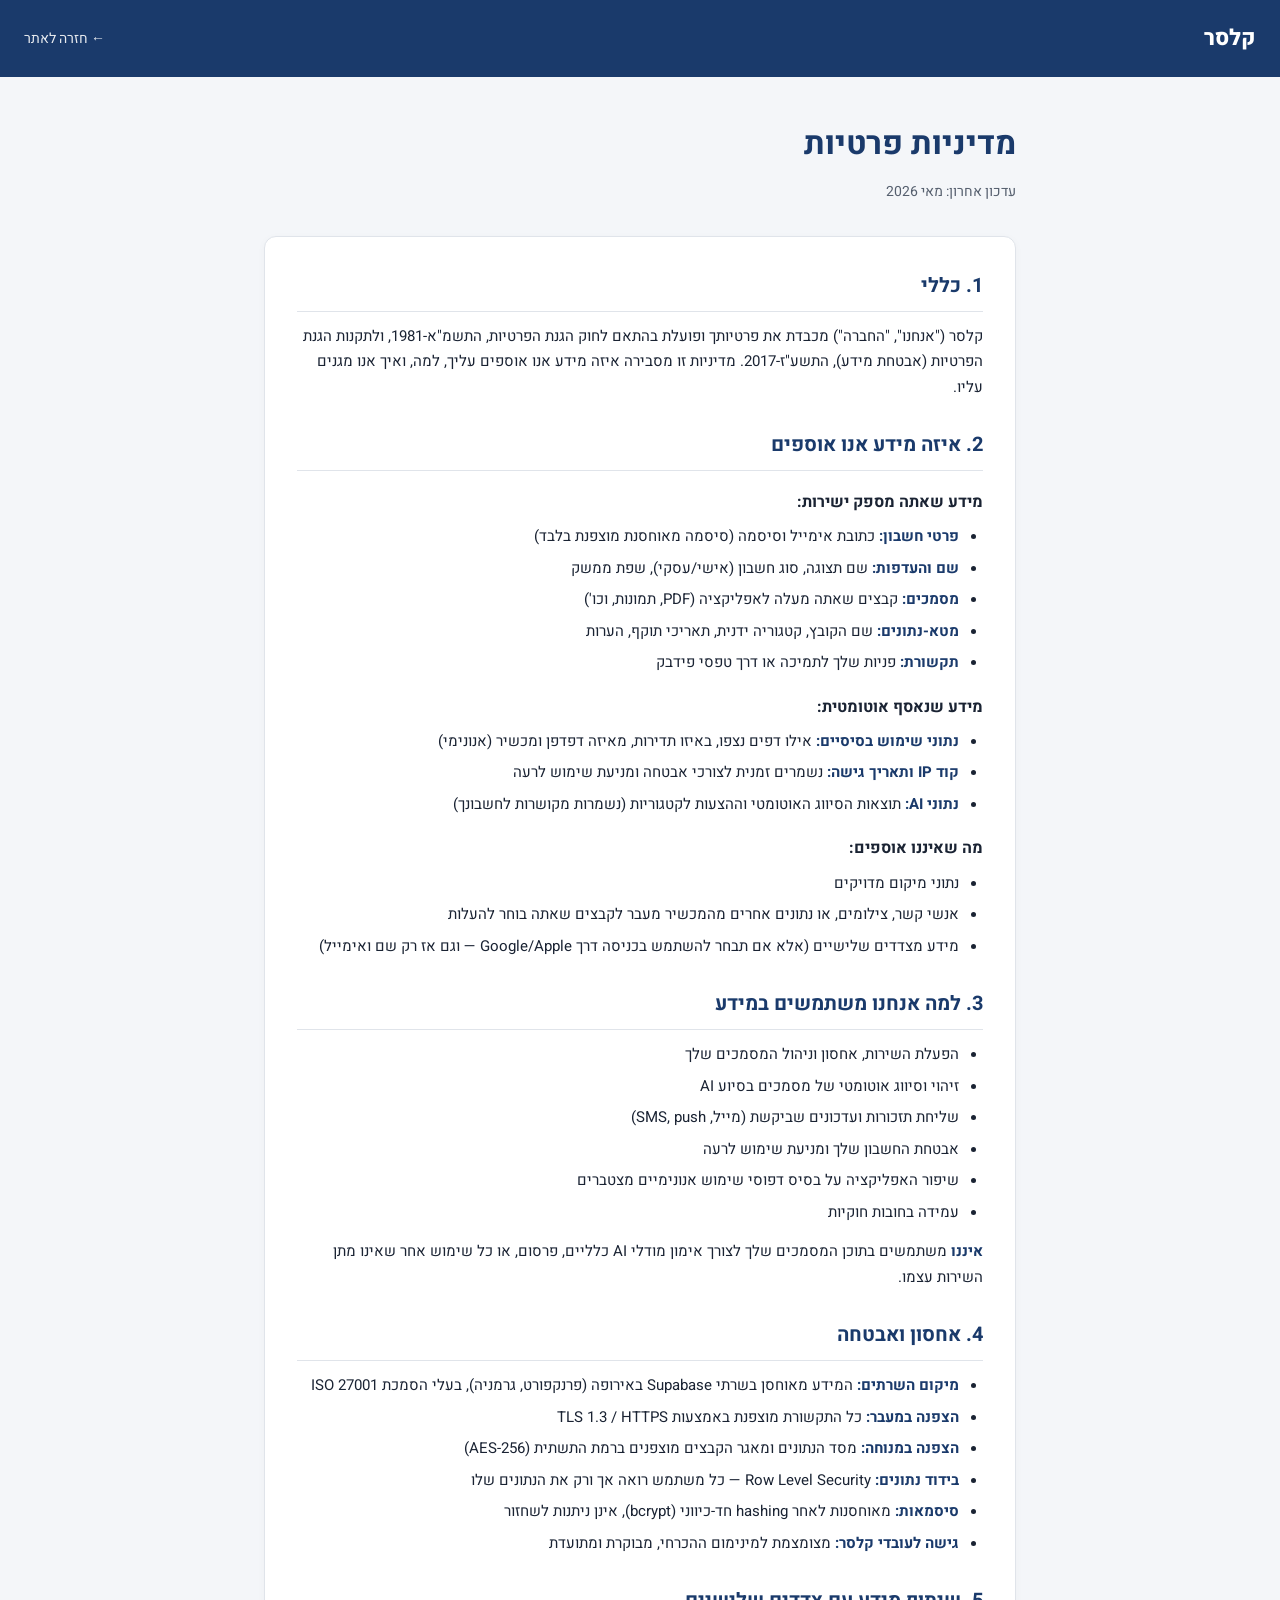
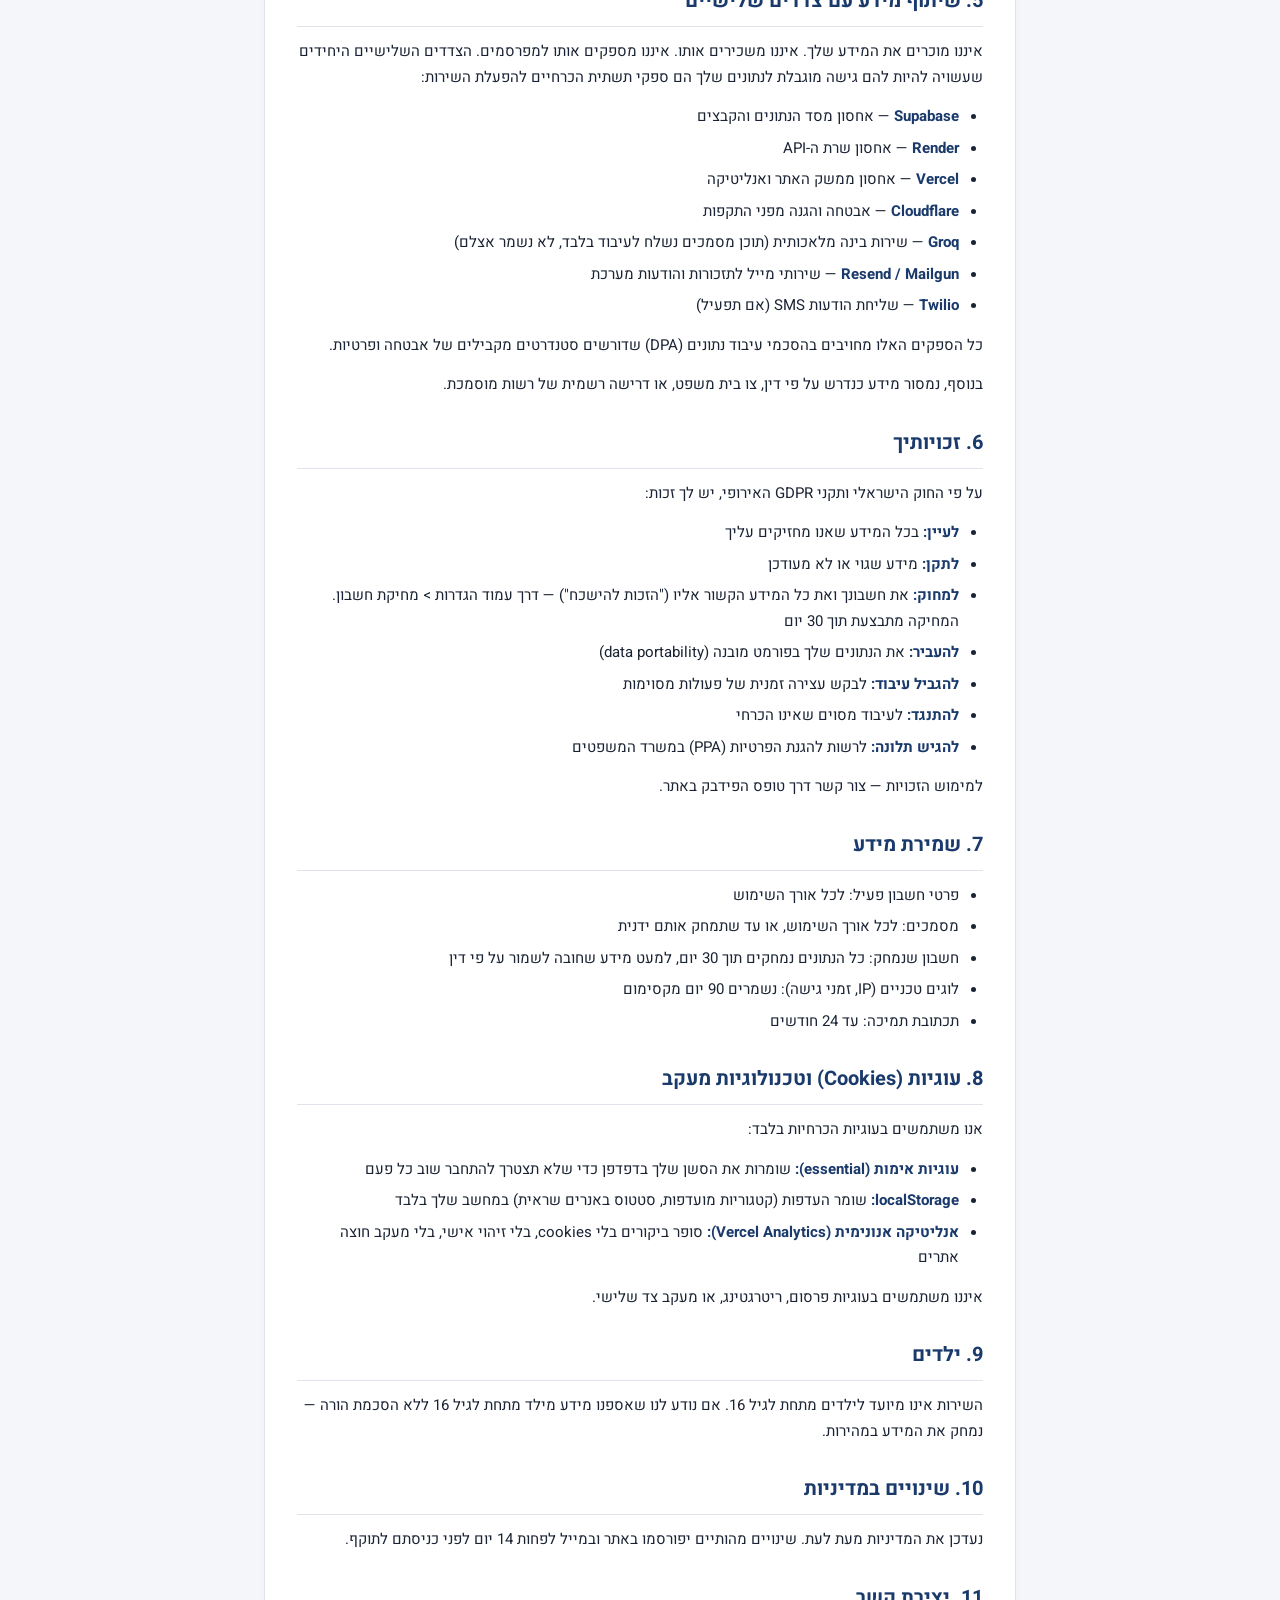
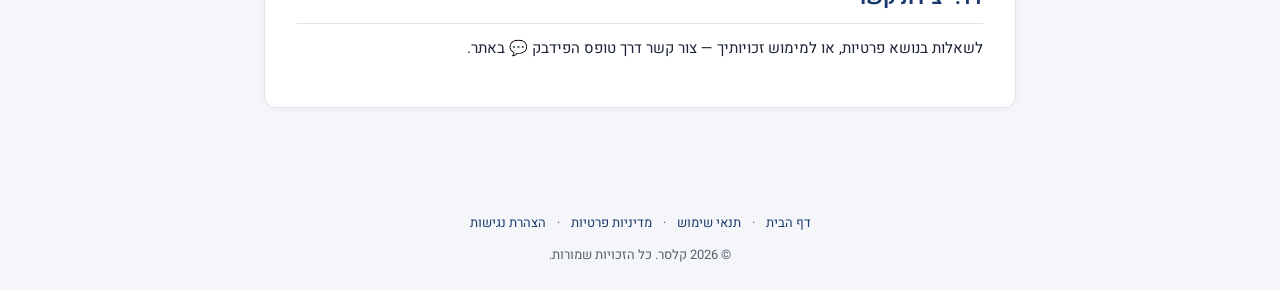
==== frontend/privacy.html @ 1f264bc5 "Add legal pages (terms/privacy/accessibility), Beta banner, footer, signup consent checkbox" ====
<!DOCTYPE html>
<html lang="he" dir="rtl">
<head>
<meta charset="UTF-8">
<meta name="viewport" content="width=device-width, initial-scale=1">
<title>מדיניות פרטיות — קלסר</title>
<meta name="description" content="מדיניות הפרטיות של אפליקציית קלסר — איזה מידע אנו אוספים, איך משתמשים בו ואיך תוכלו לשלוט בו.">
<link rel="icon" type="image/svg+xml" href="assets/icon.svg">
<link href="https://fonts.googleapis.com/css2?family=Heebo:wght@400;500;600;700;800&display=swap" rel="stylesheet">
<link rel="stylesheet" href="legal.css">
</head>
<body>

<header class="legal-header">
  <a href="/" class="logo">קלסר</a>
  <a href="/" class="back-link">← חזרה לאתר</a>
</header>

<main class="legal-container">
  <h1>מדיניות פרטיות</h1>
  <p class="legal-meta">עדכון אחרון: מאי 2026</p>

  <div class="legal-body">

    <h2>1. כללי</h2>
    <p>קלסר ("אנחנו", "החברה") מכבדת את פרטיותך ופועלת בהתאם לחוק הגנת הפרטיות, התשמ"א-1981, ולתקנות הגנת הפרטיות (אבטחת מידע), התשע"ז-2017. מדיניות זו מסבירה איזה מידע אנו אוספים עליך, למה, ואיך אנו מגנים עליו.</p>

    <h2>2. איזה מידע אנו אוספים</h2>
    <h3>מידע שאתה מספק ישירות:</h3>
    <ul>
      <li><strong>פרטי חשבון:</strong> כתובת אימייל וסיסמה (סיסמה מאוחסנת מוצפנת בלבד)</li>
      <li><strong>שם והעדפות:</strong> שם תצוגה, סוג חשבון (אישי/עסקי), שפת ממשק</li>
      <li><strong>מסמכים:</strong> קבצים שאתה מעלה לאפליקציה (PDF, תמונות, וכו')</li>
      <li><strong>מטא-נתונים:</strong> שם הקובץ, קטגוריה ידנית, תאריכי תוקף, הערות</li>
      <li><strong>תקשורת:</strong> פניות שלך לתמיכה או דרך טפסי פידבק</li>
    </ul>
    <h3>מידע שנאסף אוטומטית:</h3>
    <ul>
      <li><strong>נתוני שימוש בסיסיים:</strong> אילו דפים נצפו, באיזו תדירות, מאיזה דפדפן ומכשיר (אנונימי)</li>
      <li><strong>קוד IP ותאריך גישה:</strong> נשמרים זמנית לצורכי אבטחה ומניעת שימוש לרעה</li>
      <li><strong>נתוני AI:</strong> תוצאות הסיווג האוטומטי וההצעות לקטגוריות (נשמרות מקושרות לחשבונך)</li>
    </ul>
    <h3>מה שאיננו אוספים:</h3>
    <ul>
      <li>נתוני מיקום מדויקים</li>
      <li>אנשי קשר, צילומים, או נתונים אחרים מהמכשיר מעבר לקבצים שאתה בוחר להעלות</li>
      <li>מידע מצדדים שלישיים (אלא אם תבחר להשתמש בכניסה דרך Google/Apple — וגם אז רק שם ואימייל)</li>
    </ul>

    <h2>3. למה אנחנו משתמשים במידע</h2>
    <ul>
      <li>הפעלת השירות, אחסון וניהול המסמכים שלך</li>
      <li>זיהוי וסיווג אוטומטי של מסמכים בסיוע AI</li>
      <li>שליחת תזכורות ועדכונים שביקשת (מייל, SMS, push)</li>
      <li>אבטחת החשבון שלך ומניעת שימוש לרעה</li>
      <li>שיפור האפליקציה על בסיס דפוסי שימוש אנונימיים מצטברים</li>
      <li>עמידה בחובות חוקיות</li>
    </ul>
    <p><strong>איננו</strong> משתמשים בתוכן המסמכים שלך לצורך אימון מודלי AI כלליים, פרסום, או כל שימוש אחר שאינו מתן השירות עצמו.</p>

    <h2>4. אחסון ואבטחה</h2>
    <ul>
      <li><strong>מיקום השרתים:</strong> המידע מאוחסן בשרתי Supabase באירופה (פרנקפורט, גרמניה), בעלי הסמכת ISO 27001</li>
      <li><strong>הצפנה במעבר:</strong> כל התקשורת מוצפנת באמצעות TLS 1.3 / HTTPS</li>
      <li><strong>הצפנה במנוחה:</strong> מסד הנתונים ומאגר הקבצים מוצפנים ברמת התשתית (AES-256)</li>
      <li><strong>בידוד נתונים:</strong> Row Level Security — כל משתמש רואה אך ורק את הנתונים שלו</li>
      <li><strong>סיסמאות:</strong> מאוחסנות לאחר hashing חד-כיווני (bcrypt), אינן ניתנות לשחזור</li>
      <li><strong>גישה לעובדי קלסר:</strong> מצומצמת למינימום ההכרחי, מבוקרת ומתועדת</li>
    </ul>

    <h2>5. שיתוף מידע עם צדדים שלישיים</h2>
    <p>איננו מוכרים את המידע שלך. איננו משכירים אותו. איננו מספקים אותו למפרסמים. הצדדים השלישיים היחידים שעשויה להיות להם גישה מוגבלת לנתונים שלך הם ספקי תשתית הכרחיים להפעלת השירות:</p>
    <ul>
      <li><strong>Supabase</strong> — אחסון מסד הנתונים והקבצים</li>
      <li><strong>Render</strong> — אחסון שרת ה-API</li>
      <li><strong>Vercel</strong> — אחסון ממשק האתר ואנליטיקה</li>
      <li><strong>Cloudflare</strong> — אבטחה והגנה מפני התקפות</li>
      <li><strong>Groq</strong> — שירות בינה מלאכותית (תוכן מסמכים נשלח לעיבוד בלבד, לא נשמר אצלם)</li>
      <li><strong>Resend / Mailgun</strong> — שירותי מייל לתזכורות והודעות מערכת</li>
      <li><strong>Twilio</strong> — שליחת הודעות SMS (אם תפעיל)</li>
    </ul>
    <p>כל הספקים האלו מחויבים בהסכמי עיבוד נתונים (DPA) שדורשים סטנדרטים מקבילים של אבטחה ופרטיות.</p>
    <p>בנוסף, נמסור מידע כנדרש על פי דין, צו בית משפט, או דרישה רשמית של רשות מוסמכת.</p>

    <h2>6. זכויותיך</h2>
    <p>על פי החוק הישראלי ותקני GDPR האירופי, יש לך זכות:</p>
    <ul>
      <li><strong>לעיין:</strong> בכל המידע שאנו מחזיקים עליך</li>
      <li><strong>לתקן:</strong> מידע שגוי או לא מעודכן</li>
      <li><strong>למחוק:</strong> את חשבונך ואת כל המידע הקשור אליו ("הזכות להישכח") — דרך עמוד הגדרות > מחיקת חשבון. המחיקה מתבצעת תוך 30 יום</li>
      <li><strong>להעביר:</strong> את הנתונים שלך בפורמט מובנה (data portability)</li>
      <li><strong>להגביל עיבוד:</strong> לבקש עצירה זמנית של פעולות מסוימות</li>
      <li><strong>להתנגד:</strong> לעיבוד מסוים שאינו הכרחי</li>
      <li><strong>להגיש תלונה:</strong> לרשות להגנת הפרטיות (PPA) במשרד המשפטים</li>
    </ul>
    <p>למימוש הזכויות — צור קשר דרך טופס הפידבק באתר.</p>

    <h2>7. שמירת מידע</h2>
    <ul>
      <li>פרטי חשבון פעיל: לכל אורך השימוש</li>
      <li>מסמכים: לכל אורך השימוש, או עד שתמחק אותם ידנית</li>
      <li>חשבון שנמחק: כל הנתונים נמחקים תוך 30 יום, למעט מידע שחובה לשמור על פי דין</li>
      <li>לוגים טכניים (IP, זמני גישה): נשמרים 90 יום מקסימום</li>
      <li>תכתובת תמיכה: עד 24 חודשים</li>
    </ul>

    <h2>8. עוגיות (Cookies) וטכנולוגיות מעקב</h2>
    <p>אנו משתמשים בעוגיות הכרחיות בלבד:</p>
    <ul>
      <li><strong>עוגיות אימות (essential):</strong> שומרות את הסשן שלך בדפדפן כדי שלא תצטרך להתחבר שוב כל פעם</li>
      <li><strong>localStorage:</strong> שומר העדפות (קטגוריות מועדפות, סטטוס באנרים שראית) במחשב שלך בלבד</li>
      <li><strong>אנליטיקה אנונימית (Vercel Analytics):</strong> סופר ביקורים בלי cookies, בלי זיהוי אישי, בלי מעקב חוצה אתרים</li>
    </ul>
    <p>איננו משתמשים בעוגיות פרסום, ריטרגטינג, או מעקב צד שלישי.</p>

    <h2>9. ילדים</h2>
    <p>השירות אינו מיועד לילדים מתחת לגיל 16. אם נודע לנו שאספנו מידע מילד מתחת לגיל 16 ללא הסכמת הורה — נמחק את המידע במהירות.</p>

    <h2>10. שינויים במדיניות</h2>
    <p>נעדכן את המדיניות מעת לעת. שינויים מהותיים יפורסמו באתר ובמייל לפחות 14 יום לפני כניסתם לתוקף.</p>

    <h2>11. יצירת קשר</h2>
    <p>לשאלות בנושא פרטיות, או למימוש זכויותיך — צור קשר דרך טופס הפידבק 💬 באתר.</p>

  </div>
</main>

<footer class="legal-footer">
  <a href="/">דף הבית</a> ·
  <a href="/terms">תנאי שימוש</a> ·
  <a href="/privacy">מדיניות פרטיות</a> ·
  <a href="/accessibility">הצהרת נגישות</a>
  <div style="margin-top:10px;">© 2026 קלסר. כל הזכויות שמורות.</div>
</footer>

</body>
</html>
---- frontend/legal.css ----
/* Shared stylesheet for the legal pages (terms / privacy / accessibility).
   Keeping these pages in plain HTML (separate from the SPA) means:
     - Search engines can index them properly
     - They load instantly even if the main app's JS is broken
     - Linking from anywhere on the web works reliably
   The styling intentionally mirrors the main app's tokens so the
   transition between landing → legal feels seamless. */
:root {
  --bg: #F4F6F9;
  --surface: #FFFFFF;
  --border: #E0E4EA;
  --text: #1A2333;
  --text2: #555F6E;
  --accent: #1A3A6B;
  --accent-light: #4A6FA5;
  --radius: 12px;
}
* { box-sizing: border-box; }
html { scroll-behavior: smooth; }
body {
  margin: 0;
  font-family: 'Heebo', -apple-system, BlinkMacSystemFont, 'Segoe UI', sans-serif;
  background: var(--bg);
  color: var(--text);
  direction: rtl;
  line-height: 1.7;
  font-size: 15px;
}
.legal-header {
  background: var(--accent);
  color: #fff;
  padding: 20px 24px;
  display: flex;
  align-items: center;
  justify-content: space-between;
}
.legal-header .logo {
  font-size: 22px;
  font-weight: 800;
  color: #fff;
  text-decoration: none;
}
.legal-header .back-link {
  color: #fff;
  text-decoration: none;
  font-size: 14px;
  opacity: 0.9;
  transition: opacity .15s;
}
.legal-header .back-link:hover { opacity: 1; text-decoration: underline; }

.legal-container {
  max-width: 800px;
  margin: 0 auto;
  padding: 40px 24px 80px;
}
.legal-container > h1 {
  font-size: 32px;
  color: var(--accent);
  margin: 0 0 8px;
}
.legal-meta {
  color: var(--text2);
  font-size: 14px;
  margin: 0 0 32px;
}
.legal-body {
  background: var(--surface);
  border: 1px solid var(--border);
  border-radius: var(--radius);
  padding: 32px;
  box-shadow: 0 2px 8px rgba(0,0,0,0.03);
}
.legal-body h2 {
  font-size: 20px;
  color: var(--accent);
  margin: 28px 0 12px;
  padding-bottom: 8px;
  border-bottom: 1px solid var(--border);
}
.legal-body h2:first-child { margin-top: 0; }
.legal-body h3 {
  font-size: 16px;
  color: var(--text);
  margin: 18px 0 8px;
}
.legal-body p { margin: 0 0 14px; }
.legal-body ul, .legal-body ol { margin: 0 0 14px; padding-inline-start: 24px; }
.legal-body li { margin-bottom: 6px; }
.legal-body strong { color: var(--accent); }
.legal-body a { color: var(--accent); text-decoration: underline; }
.legal-body .callout {
  background: #FEF3C7;
  border: 1px solid #FDE68A;
  border-radius: 8px;
  padding: 14px 18px;
  margin: 18px 0;
  color: #92400E;
  font-size: 14px;
}
.legal-body .callout strong { color: #78350F; }

.legal-footer {
  text-align: center;
  padding: 24px;
  font-size: 13px;
  color: var(--text2);
}
.legal-footer a { color: var(--accent); text-decoration: none; margin: 0 8px; }
.legal-footer a:hover { text-decoration: underline; }

@media (max-width: 600px) {
  .legal-container { padding: 24px 16px 60px; }
  .legal-body { padding: 22px 18px; }
  .legal-container > h1 { font-size: 26px; }
}
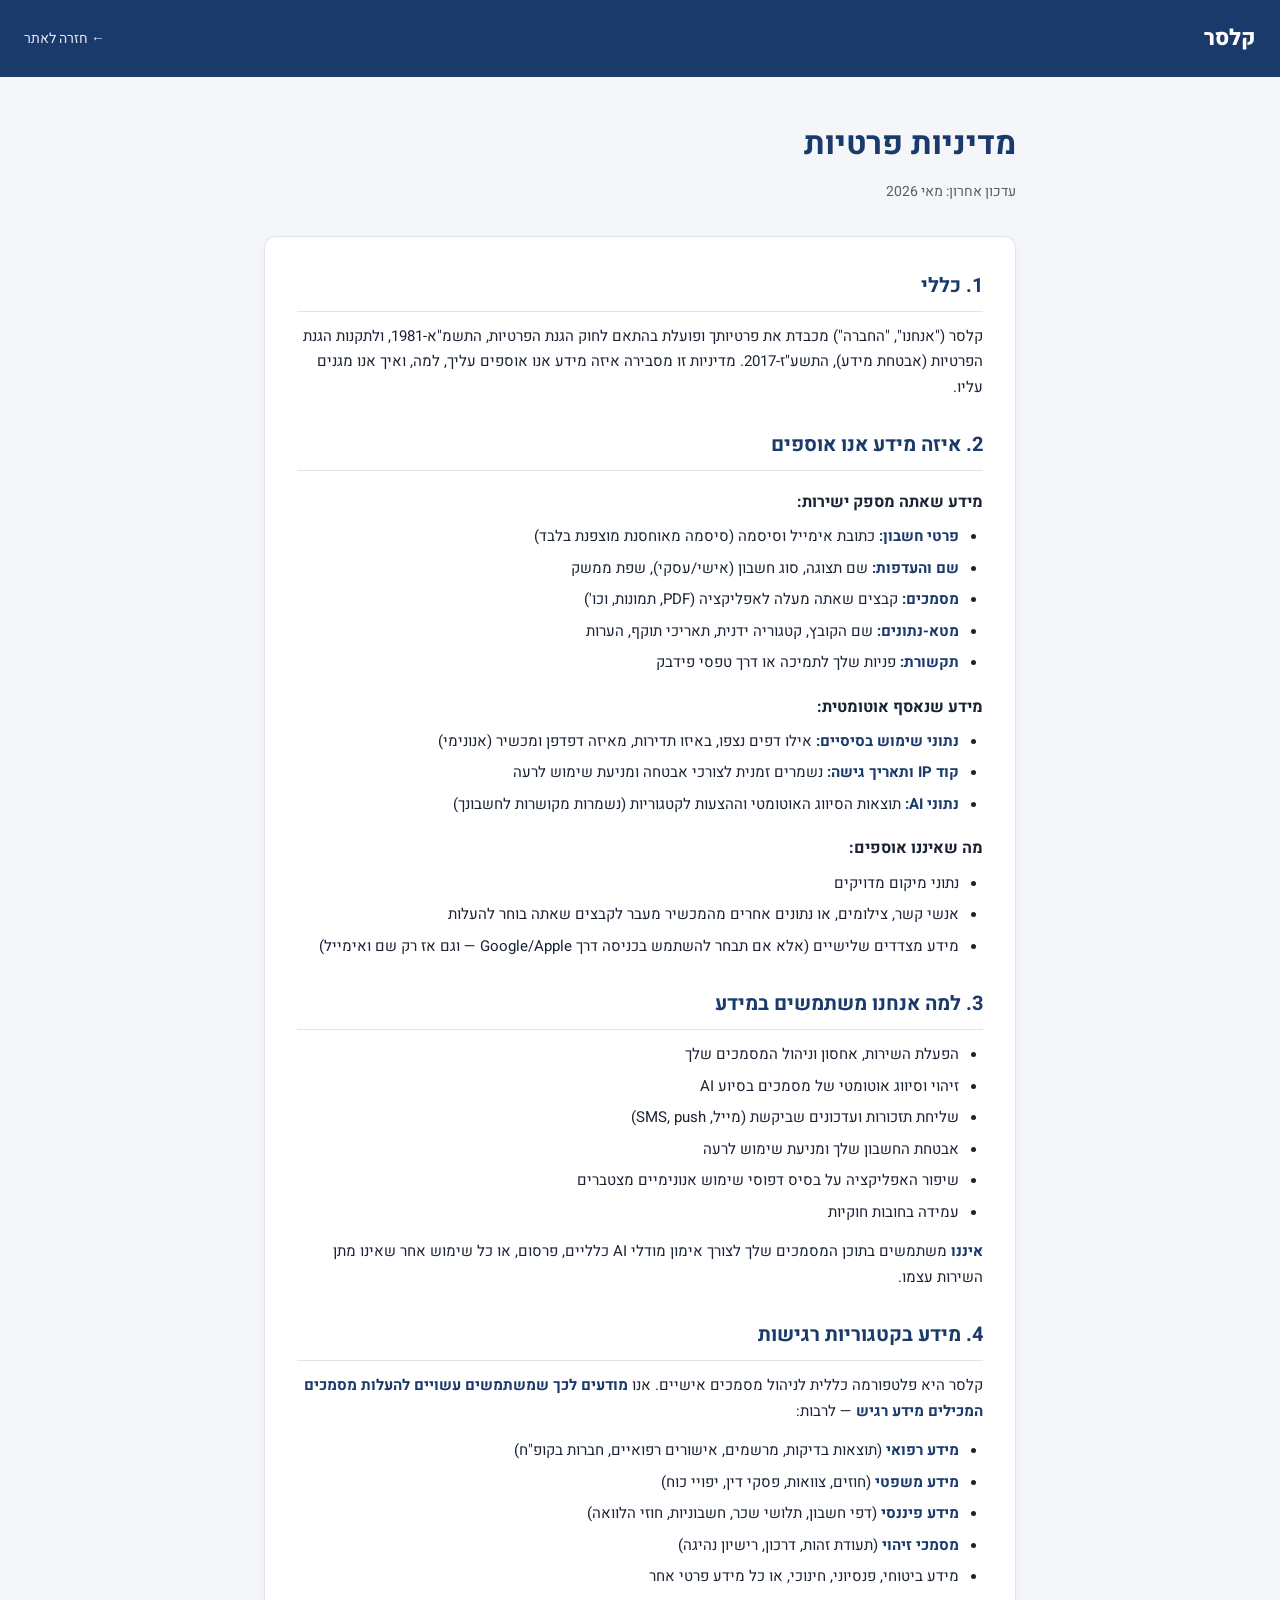
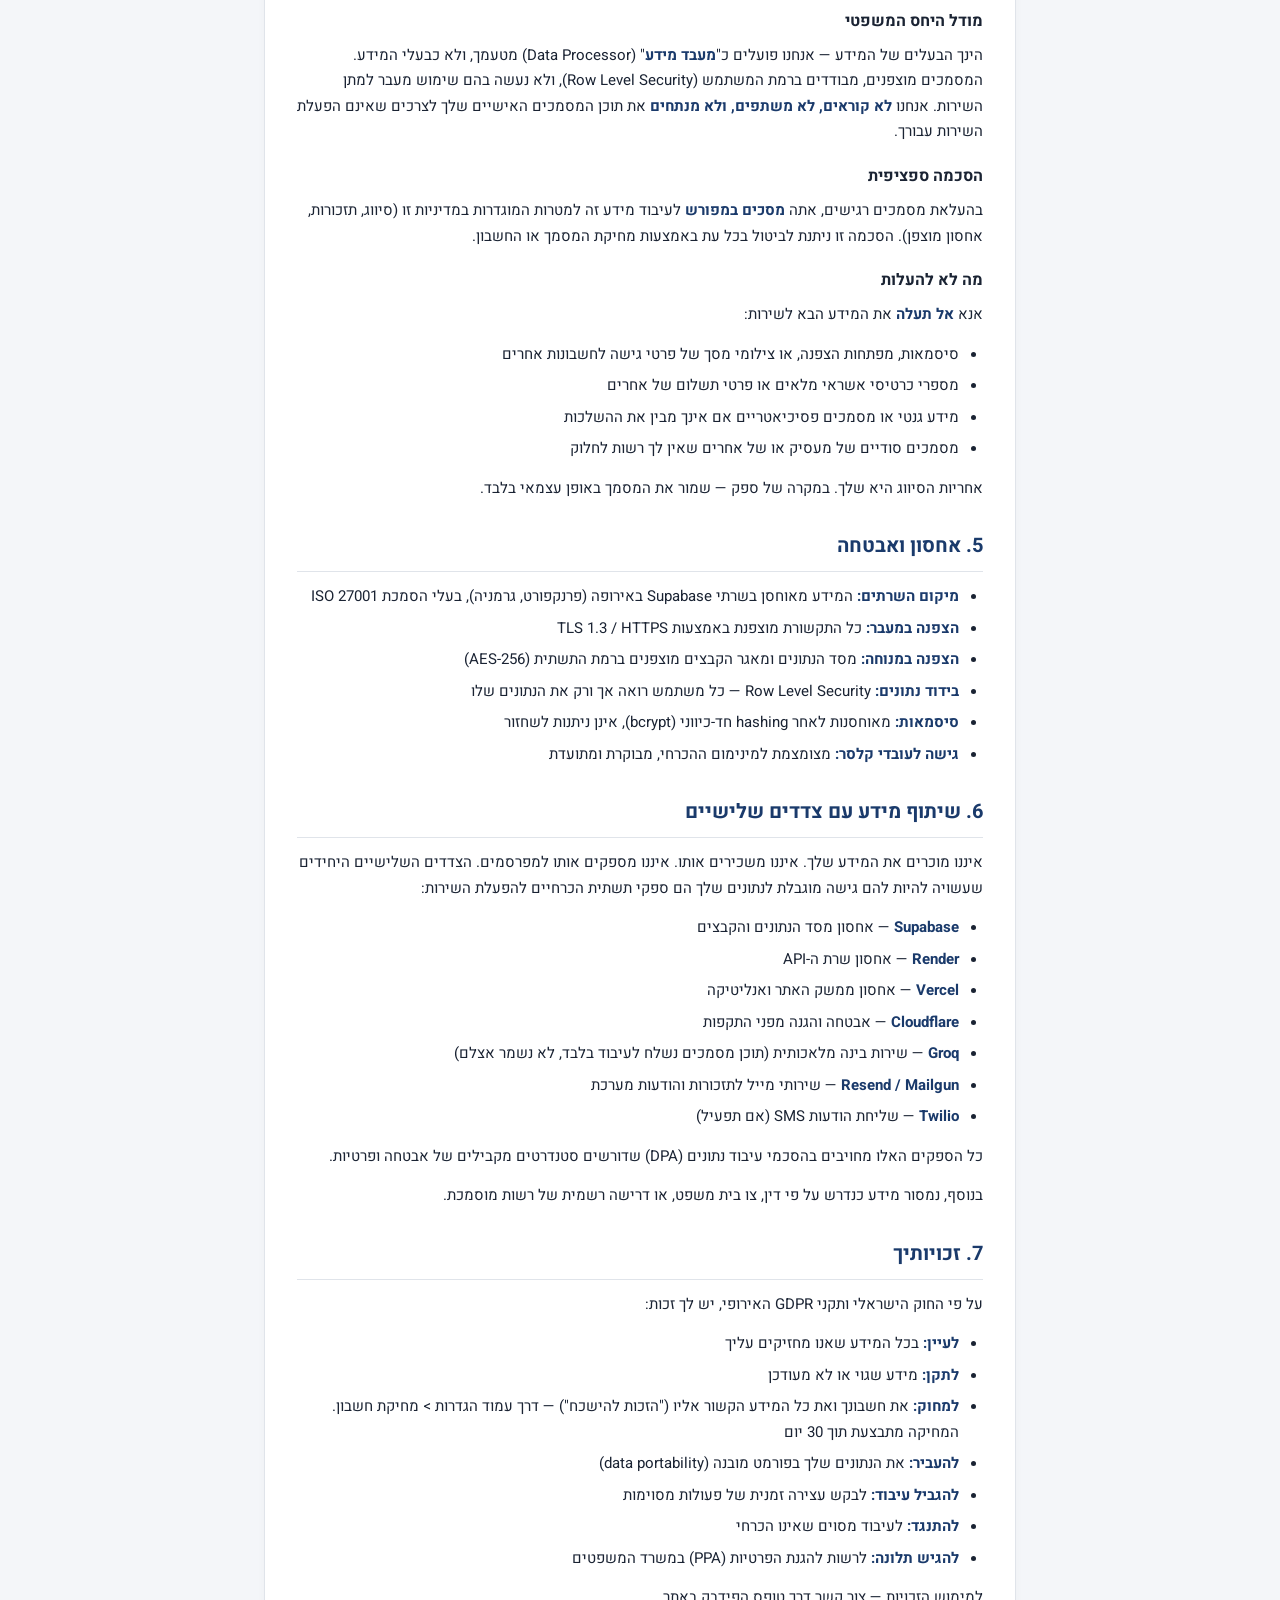
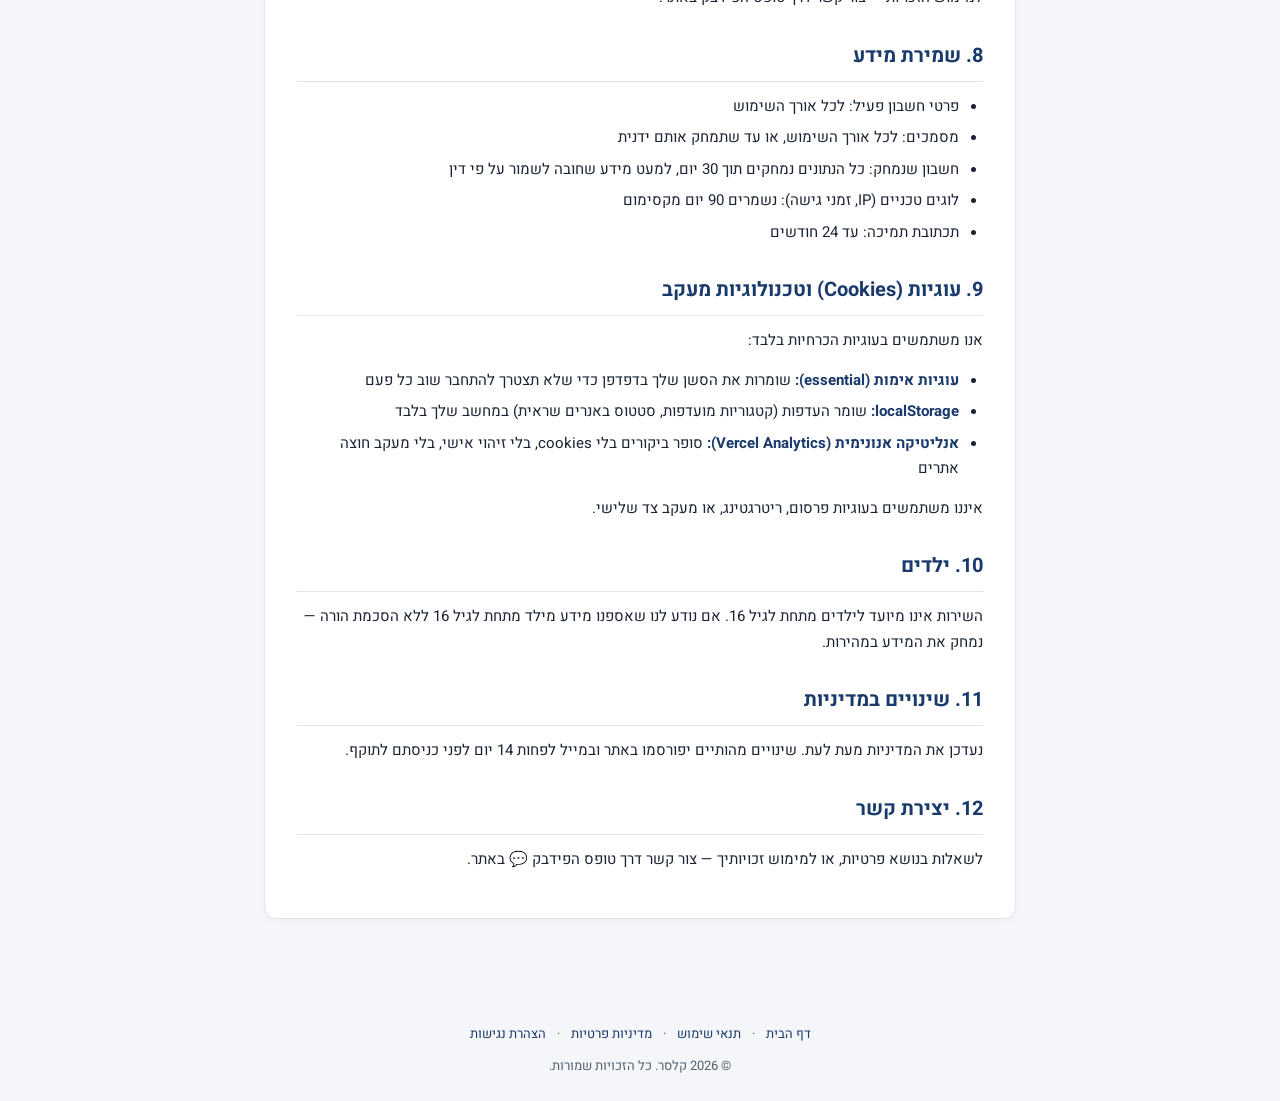
==== commit e3aeb9c2: "Add sensitive-data section to privacy; expand user-responsibility clause in terms" ====
--- a/frontend/privacy.html
+++ b/frontend/privacy.html
@@ -58,7 +58,30 @@
     </ul>
     <p><strong>איננו</strong> משתמשים בתוכן המסמכים שלך לצורך אימון מודלי AI כלליים, פרסום, או כל שימוש אחר שאינו מתן השירות עצמו.</p>
 
-    <h2>4. אחסון ואבטחה</h2>
+    <h2>4. מידע בקטגוריות רגישות</h2>
+    <p>קלסר היא פלטפורמה כללית לניהול מסמכים אישיים. אנו <strong>מודעים לכך שמשתמשים עשויים להעלות מסמכים המכילים מידע רגיש</strong> — לרבות:</p>
+    <ul>
+      <li><strong>מידע רפואי</strong> (תוצאות בדיקות, מרשמים, אישורים רפואיים, חברות בקופ"ח)</li>
+      <li><strong>מידע משפטי</strong> (חוזים, צוואות, פסקי דין, יפויי כוח)</li>
+      <li><strong>מידע פיננסי</strong> (דפי חשבון, תלושי שכר, חשבוניות, חוזי הלוואה)</li>
+      <li><strong>מסמכי זיהוי</strong> (תעודת זהות, דרכון, רישיון נהיגה)</li>
+      <li>מידע ביטוחי, פנסיוני, חינוכי, או כל מידע פרטי אחר</li>
+    </ul>
+    <h3>מודל היחס המשפטי</h3>
+    <p>הינך הבעלים של המידע — אנחנו פועלים כ"<strong>מעבד מידע</strong>" (Data Processor) מטעמך, ולא כבעלי המידע. המסמכים מוצפנים, מבודדים ברמת המשתמש (Row Level Security), ולא נעשה בהם שימוש מעבר למתן השירות. אנחנו <strong>לא קוראים, לא משתפים, ולא מנתחים</strong> את תוכן המסמכים האישיים שלך לצרכים שאינם הפעלת השירות עבורך.</p>
+    <h3>הסכמה ספציפית</h3>
+    <p>בהעלאת מסמכים רגישים, אתה <strong>מסכים במפורש</strong> לעיבוד מידע זה למטרות המוגדרות במדיניות זו (סיווג, תזכורות, אחסון מוצפן). הסכמה זו ניתנת לביטול בכל עת באמצעות מחיקת המסמך או החשבון.</p>
+    <h3>מה לא להעלות</h3>
+    <p>אנא <strong>אל תעלה</strong> את המידע הבא לשירות:</p>
+    <ul>
+      <li>סיסמאות, מפתחות הצפנה, או צילומי מסך של פרטי גישה לחשבונות אחרים</li>
+      <li>מספרי כרטיסי אשראי מלאים או פרטי תשלום של אחרים</li>
+      <li>מידע גנטי או מסמכים פסיכיאטריים אם אינך מבין את ההשלכות</li>
+      <li>מסמכים סודיים של מעסיק או של אחרים שאין לך רשות לחלוק</li>
+    </ul>
+    <p>אחריות הסיווג היא שלך. במקרה של ספק — שמור את המסמך באופן עצמאי בלבד.</p>
+
+    <h2>5. אחסון ואבטחה</h2>
     <ul>
       <li><strong>מיקום השרתים:</strong> המידע מאוחסן בשרתי Supabase באירופה (פרנקפורט, גרמניה), בעלי הסמכת ISO 27001</li>
       <li><strong>הצפנה במעבר:</strong> כל התקשורת מוצפנת באמצעות TLS 1.3 / HTTPS</li>
@@ -68,7 +91,7 @@
       <li><strong>גישה לעובדי קלסר:</strong> מצומצמת למינימום ההכרחי, מבוקרת ומתועדת</li>
     </ul>
 
-    <h2>5. שיתוף מידע עם צדדים שלישיים</h2>
+    <h2>6. שיתוף מידע עם צדדים שלישיים</h2>
     <p>איננו מוכרים את המידע שלך. איננו משכירים אותו. איננו מספקים אותו למפרסמים. הצדדים השלישיים היחידים שעשויה להיות להם גישה מוגבלת לנתונים שלך הם ספקי תשתית הכרחיים להפעלת השירות:</p>
     <ul>
       <li><strong>Supabase</strong> — אחסון מסד הנתונים והקבצים</li>
@@ -82,7 +105,7 @@
     <p>כל הספקים האלו מחויבים בהסכמי עיבוד נתונים (DPA) שדורשים סטנדרטים מקבילים של אבטחה ופרטיות.</p>
     <p>בנוסף, נמסור מידע כנדרש על פי דין, צו בית משפט, או דרישה רשמית של רשות מוסמכת.</p>
 
-    <h2>6. זכויותיך</h2>
+    <h2>7. זכויותיך</h2>
     <p>על פי החוק הישראלי ותקני GDPR האירופי, יש לך זכות:</p>
     <ul>
       <li><strong>לעיין:</strong> בכל המידע שאנו מחזיקים עליך</li>
@@ -95,7 +118,7 @@
     </ul>
     <p>למימוש הזכויות — צור קשר דרך טופס הפידבק באתר.</p>
 
-    <h2>7. שמירת מידע</h2>
+    <h2>8. שמירת מידע</h2>
     <ul>
       <li>פרטי חשבון פעיל: לכל אורך השימוש</li>
       <li>מסמכים: לכל אורך השימוש, או עד שתמחק אותם ידנית</li>
@@ -104,7 +127,7 @@
       <li>תכתובת תמיכה: עד 24 חודשים</li>
     </ul>
 
-    <h2>8. עוגיות (Cookies) וטכנולוגיות מעקב</h2>
+    <h2>9. עוגיות (Cookies) וטכנולוגיות מעקב</h2>
     <p>אנו משתמשים בעוגיות הכרחיות בלבד:</p>
     <ul>
       <li><strong>עוגיות אימות (essential):</strong> שומרות את הסשן שלך בדפדפן כדי שלא תצטרך להתחבר שוב כל פעם</li>
@@ -113,13 +136,13 @@
     </ul>
     <p>איננו משתמשים בעוגיות פרסום, ריטרגטינג, או מעקב צד שלישי.</p>
 
-    <h2>9. ילדים</h2>
+    <h2>10. ילדים</h2>
     <p>השירות אינו מיועד לילדים מתחת לגיל 16. אם נודע לנו שאספנו מידע מילד מתחת לגיל 16 ללא הסכמת הורה — נמחק את המידע במהירות.</p>
 
-    <h2>10. שינויים במדיניות</h2>
+    <h2>11. שינויים במדיניות</h2>
     <p>נעדכן את המדיניות מעת לעת. שינויים מהותיים יפורסמו באתר ובמייל לפחות 14 יום לפני כניסתם לתוקף.</p>
 
-    <h2>11. יצירת קשר</h2>
+    <h2>12. יצירת קשר</h2>
     <p>לשאלות בנושא פרטיות, או למימוש זכויותיך — צור קשר דרך טופס הפידבק 💬 באתר.</p>
 
   </div>
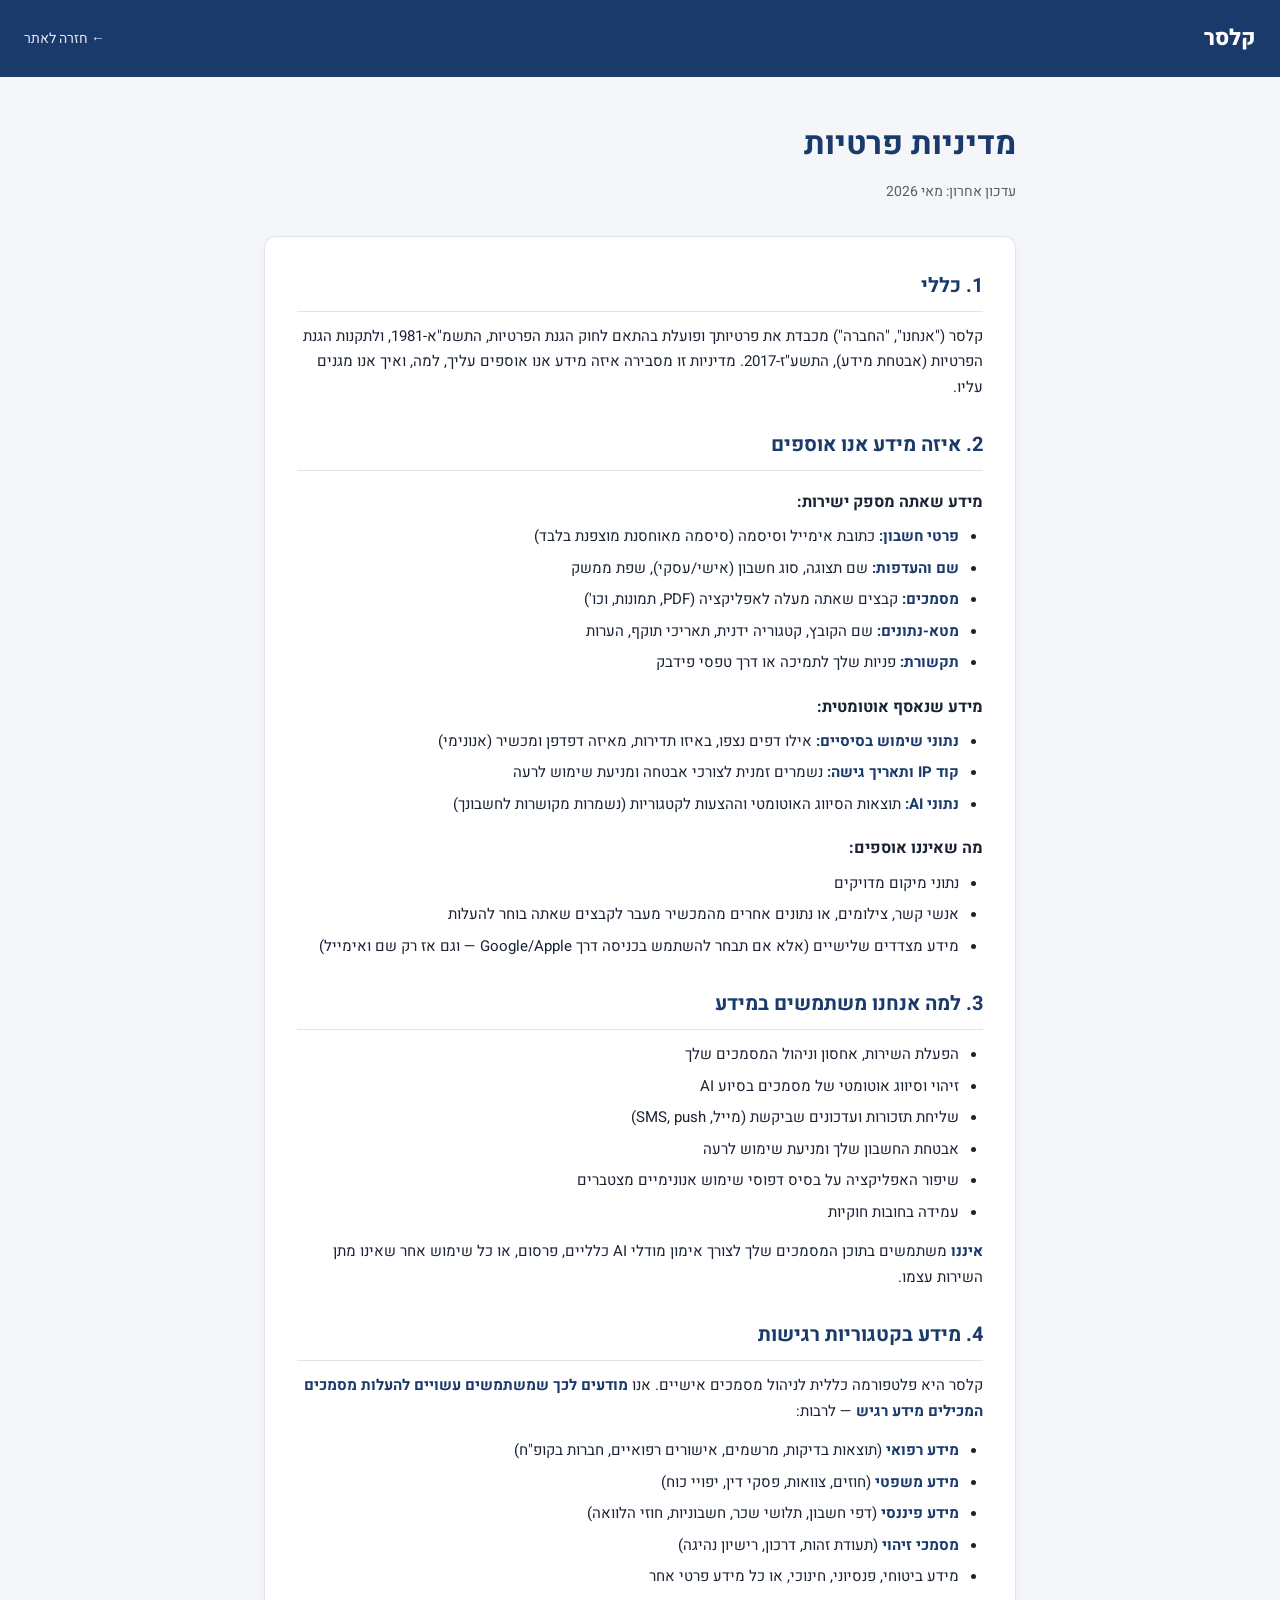
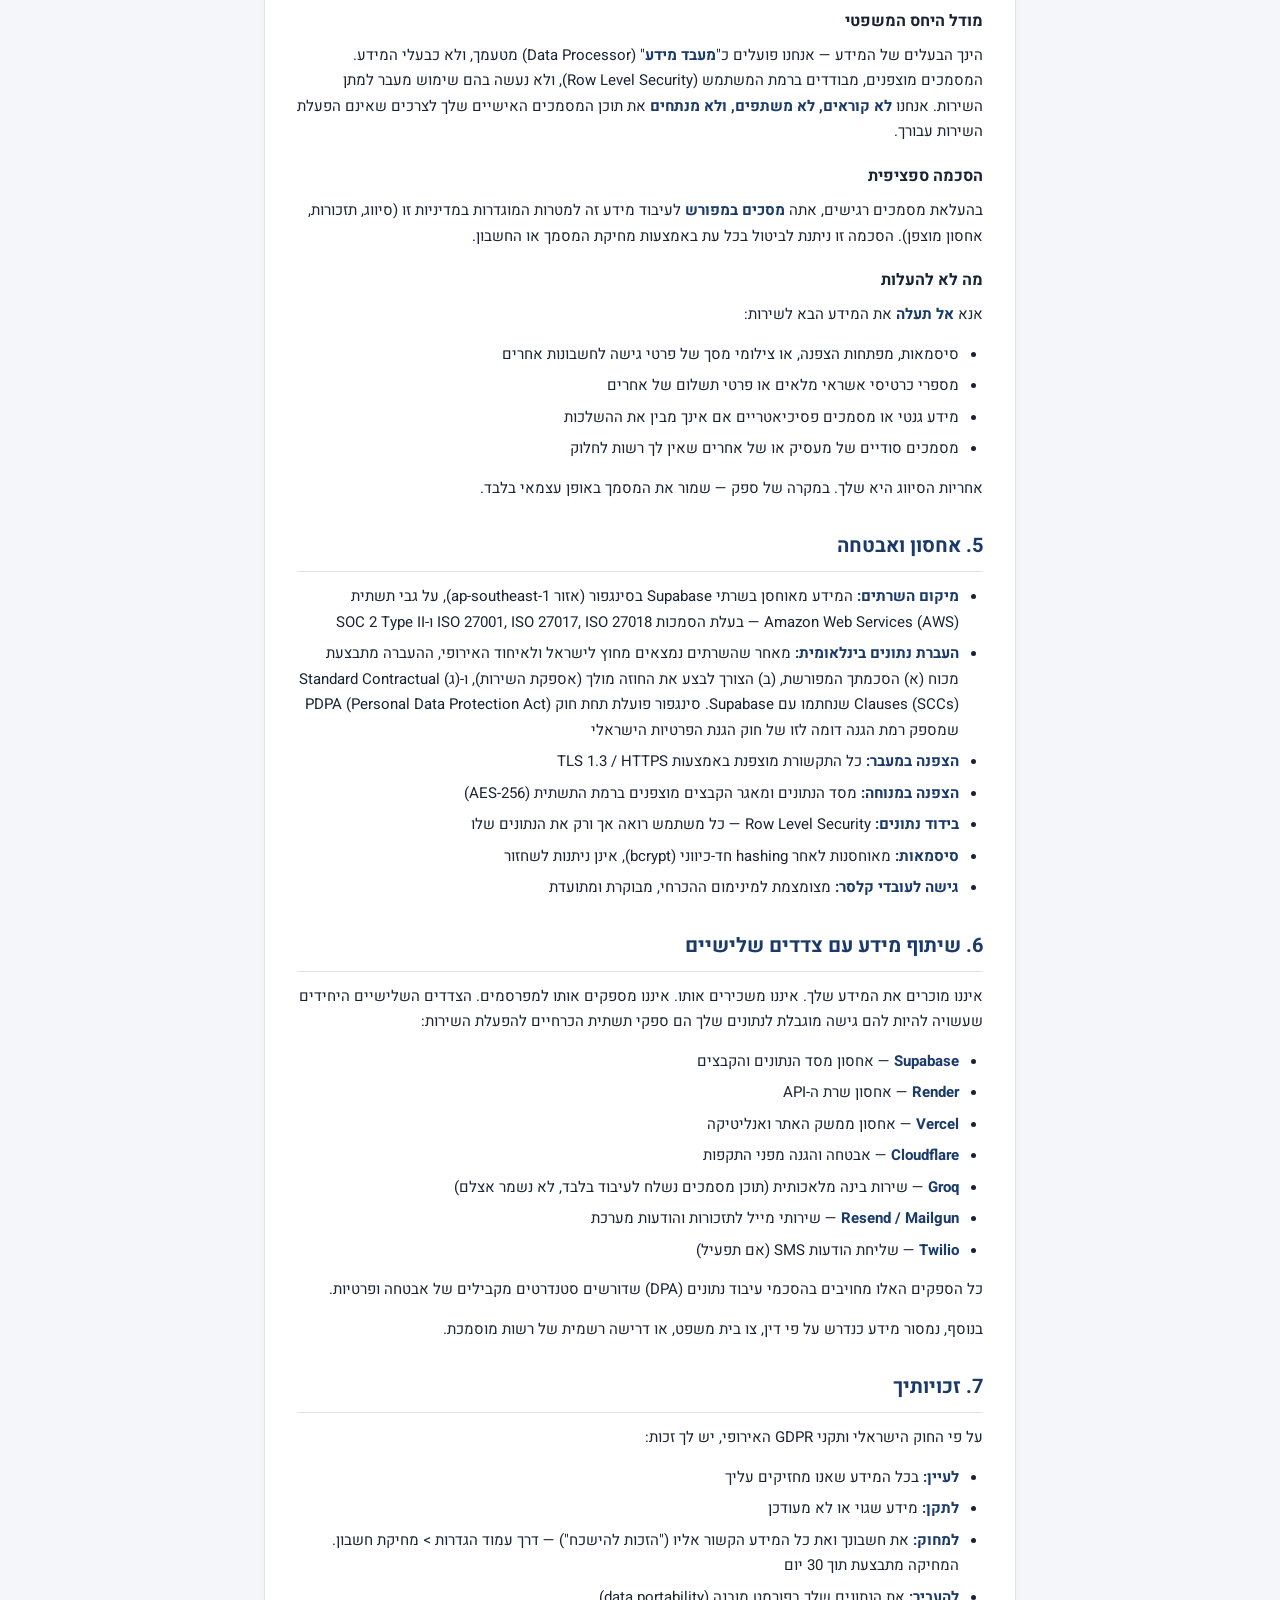
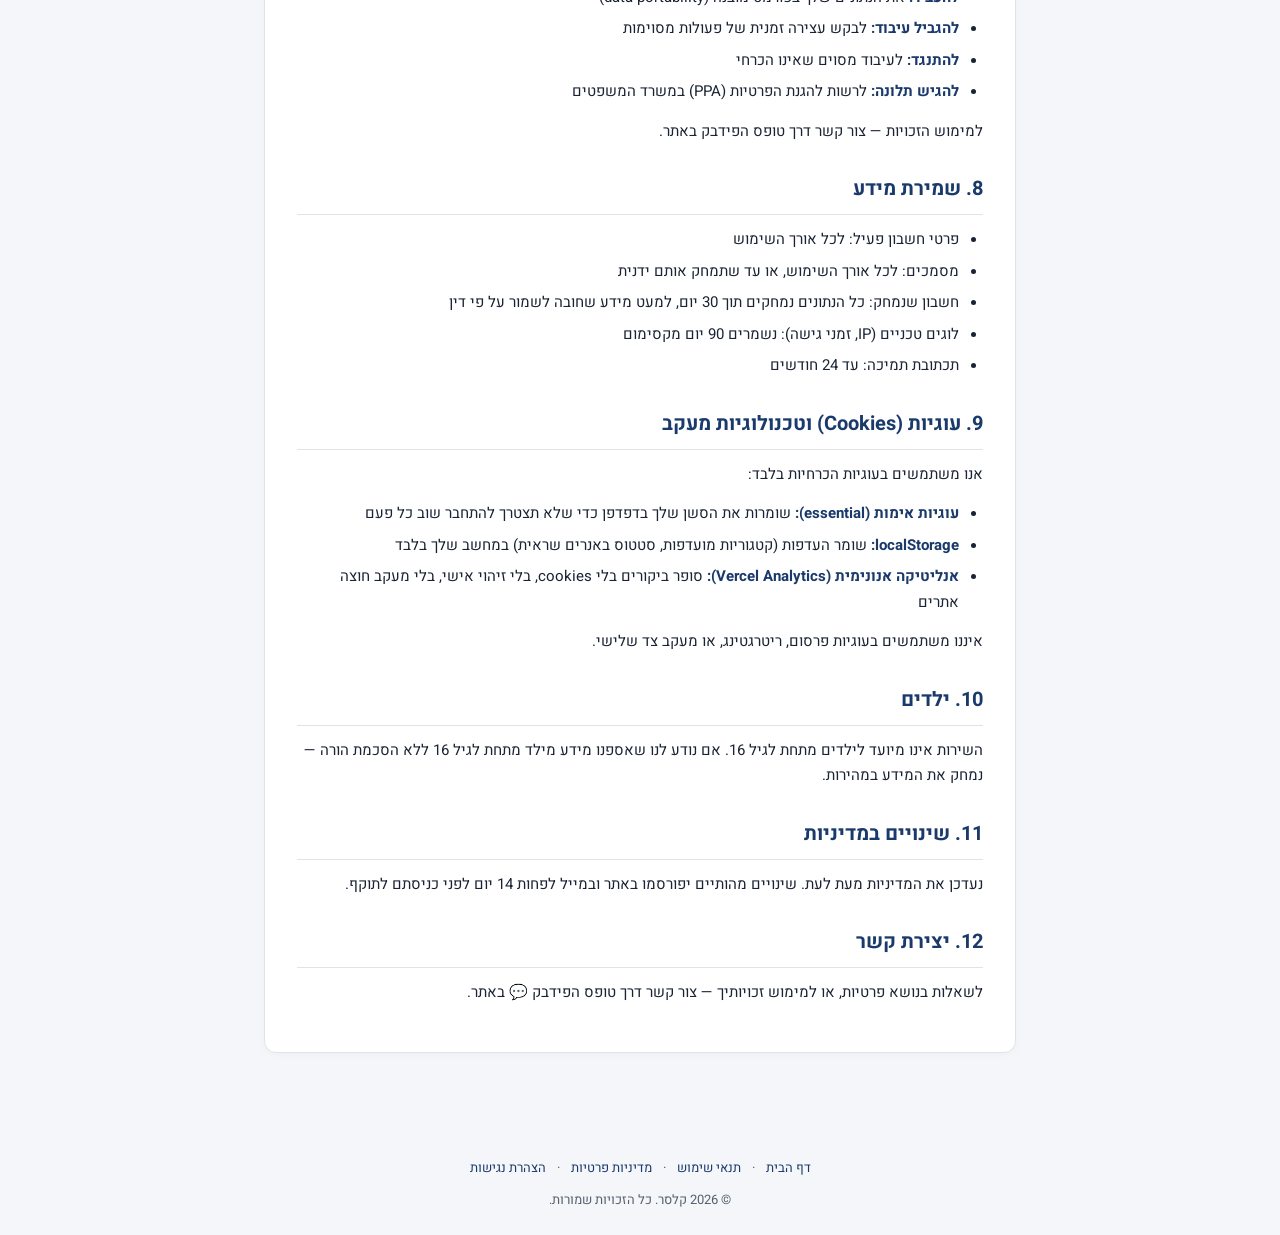
==== commit d8f29b14: "Fix privacy policy: correct Supabase region to Singapore (ap-southeast-1) + add international transf" ====
--- a/frontend/privacy.html
+++ b/frontend/privacy.html
@@ -83,7 +83,8 @@
 
     <h2>5. אחסון ואבטחה</h2>
     <ul>
-      <li><strong>מיקום השרתים:</strong> המידע מאוחסן בשרתי Supabase באירופה (פרנקפורט, גרמניה), בעלי הסמכת ISO 27001</li>
+      <li><strong>מיקום השרתים:</strong> המידע מאוחסן בשרתי Supabase בסינגפור (אזור ap-southeast-1), על גבי תשתית Amazon Web Services (AWS) — בעלת הסמכות ISO 27001, ISO 27017, ISO 27018 ו-SOC 2 Type II</li>
+      <li><strong>העברת נתונים בינלאומית:</strong> מאחר שהשרתים נמצאים מחוץ לישראל ולאיחוד האירופי, ההעברה מתבצעת מכוח (א) הסכמתך המפורשת, (ב) הצורך לבצע את החוזה מולך (אספקת השירות), ו-(ג) Standard Contractual Clauses (SCCs) שנחתמו עם Supabase. סינגפור פועלת תחת חוק PDPA (Personal Data Protection Act) שמספק רמת הגנה דומה לזו של חוק הגנת הפרטיות הישראלי</li>
       <li><strong>הצפנה במעבר:</strong> כל התקשורת מוצפנת באמצעות TLS 1.3 / HTTPS</li>
       <li><strong>הצפנה במנוחה:</strong> מסד הנתונים ומאגר הקבצים מוצפנים ברמת התשתית (AES-256)</li>
       <li><strong>בידוד נתונים:</strong> Row Level Security — כל משתמש רואה אך ורק את הנתונים שלו</li>
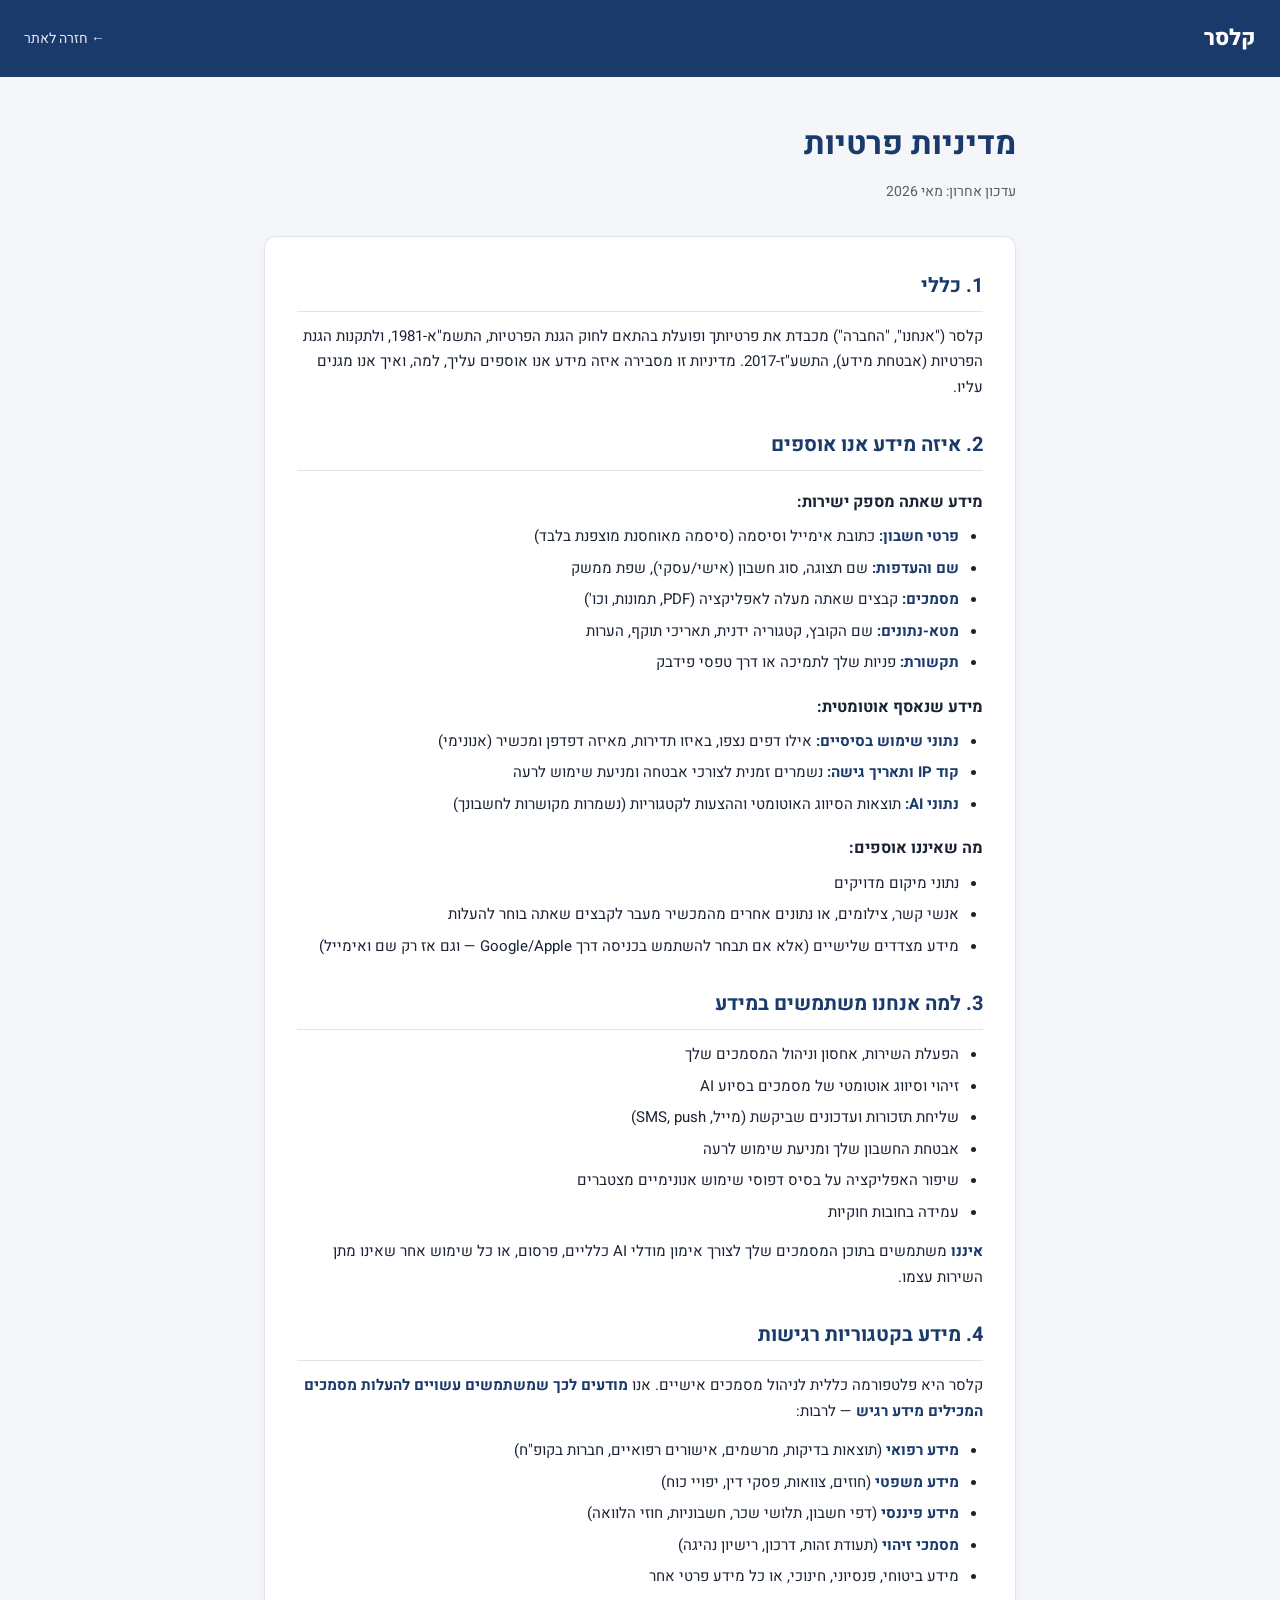
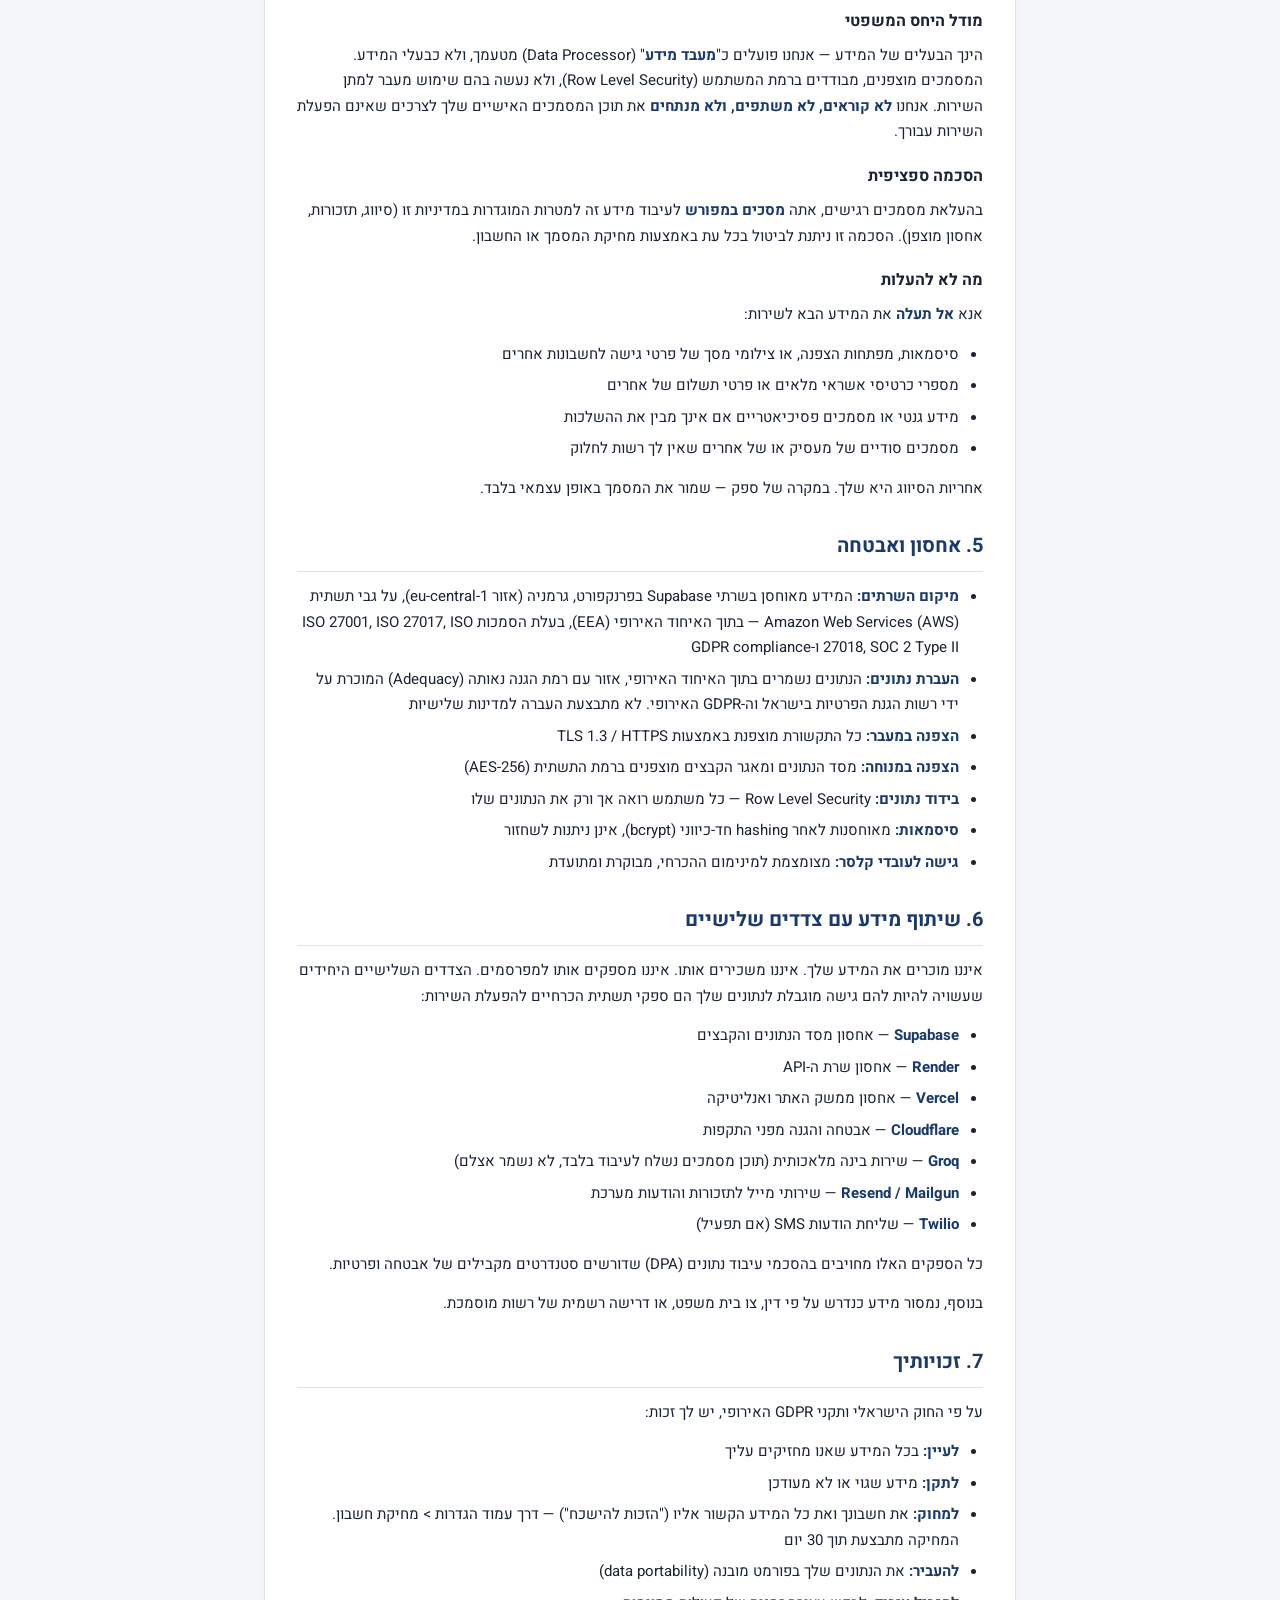
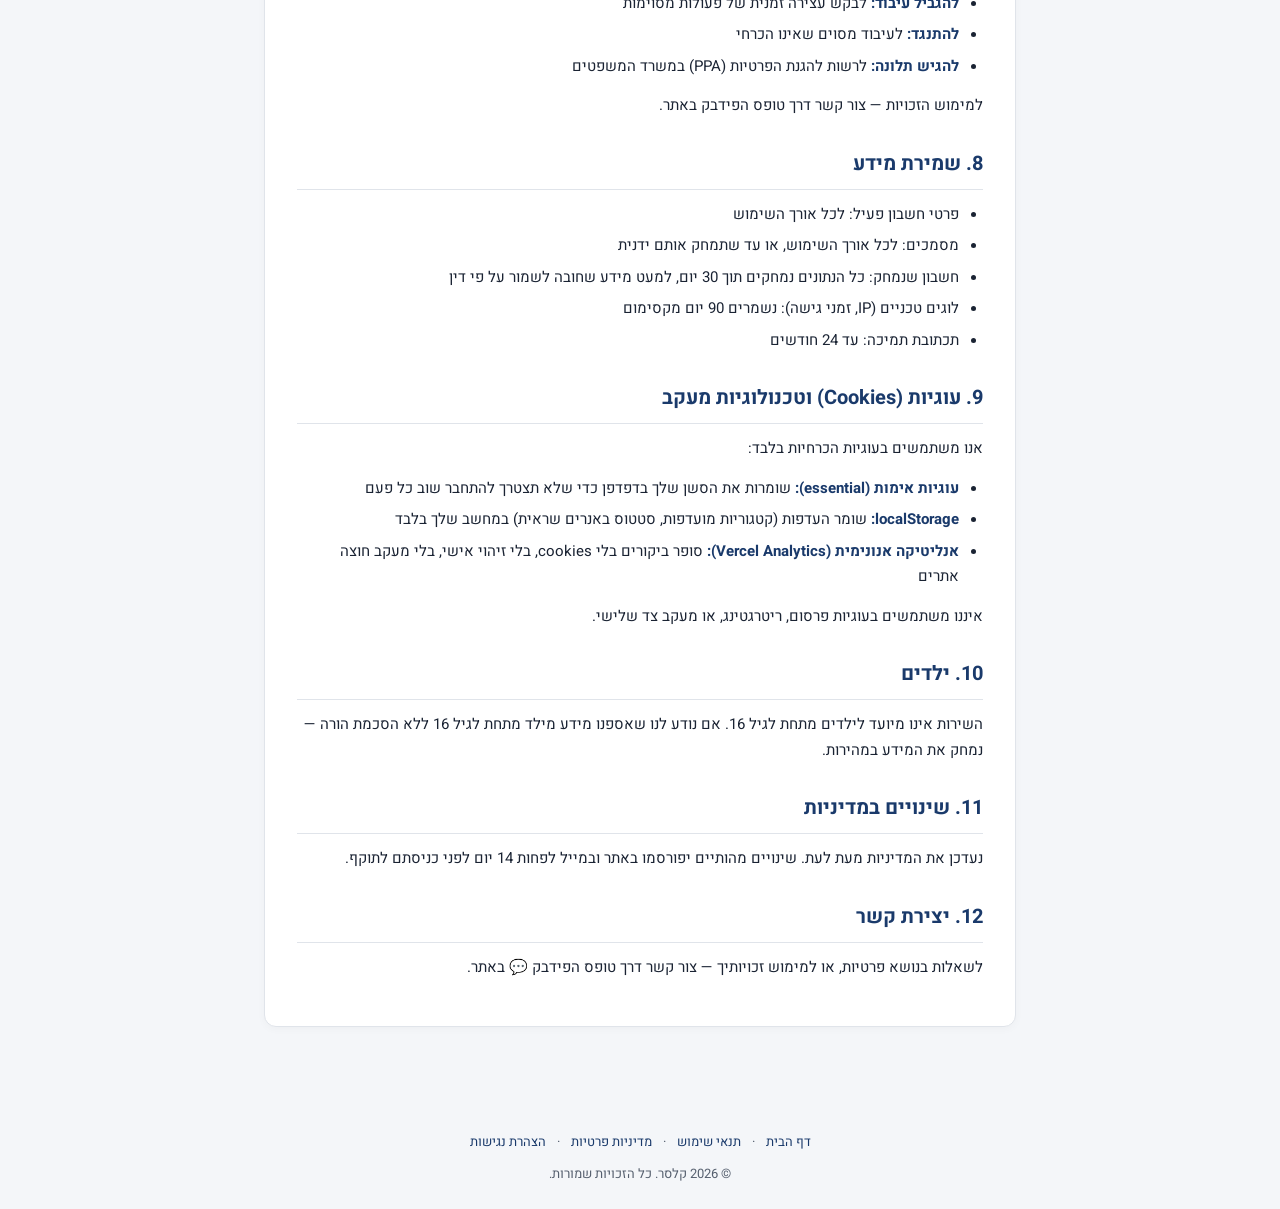
==== commit b43a13e3: "Migrate Supabase to EU region (eu-central-1, Frankfurt) - Update SUPABASE_URL and anon key to new EU" ====
--- a/frontend/privacy.html
+++ b/frontend/privacy.html
@@ -83,8 +83,8 @@
 
     <h2>5. אחסון ואבטחה</h2>
     <ul>
-      <li><strong>מיקום השרתים:</strong> המידע מאוחסן בשרתי Supabase בסינגפור (אזור ap-southeast-1), על גבי תשתית Amazon Web Services (AWS) — בעלת הסמכות ISO 27001, ISO 27017, ISO 27018 ו-SOC 2 Type II</li>
-      <li><strong>העברת נתונים בינלאומית:</strong> מאחר שהשרתים נמצאים מחוץ לישראל ולאיחוד האירופי, ההעברה מתבצעת מכוח (א) הסכמתך המפורשת, (ב) הצורך לבצע את החוזה מולך (אספקת השירות), ו-(ג) Standard Contractual Clauses (SCCs) שנחתמו עם Supabase. סינגפור פועלת תחת חוק PDPA (Personal Data Protection Act) שמספק רמת הגנה דומה לזו של חוק הגנת הפרטיות הישראלי</li>
+      <li><strong>מיקום השרתים:</strong> המידע מאוחסן בשרתי Supabase בפרנקפורט, גרמניה (אזור eu-central-1), על גבי תשתית Amazon Web Services (AWS) — בתוך האיחוד האירופי (EEA), בעלת הסמכות ISO 27001, ISO 27017, ISO 27018, SOC 2 Type II ו-GDPR compliance</li>
+      <li><strong>העברת נתונים:</strong> הנתונים נשמרים בתוך האיחוד האירופי, אזור עם רמת הגנה נאותה (Adequacy) המוכרת על ידי רשות הגנת הפרטיות בישראל וה-GDPR האירופי. לא מתבצעת העברה למדינות שלישיות</li>
       <li><strong>הצפנה במעבר:</strong> כל התקשורת מוצפנת באמצעות TLS 1.3 / HTTPS</li>
       <li><strong>הצפנה במנוחה:</strong> מסד הנתונים ומאגר הקבצים מוצפנים ברמת התשתית (AES-256)</li>
       <li><strong>בידוד נתונים:</strong> Row Level Security — כל משתמש רואה אך ורק את הנתונים שלו</li>
